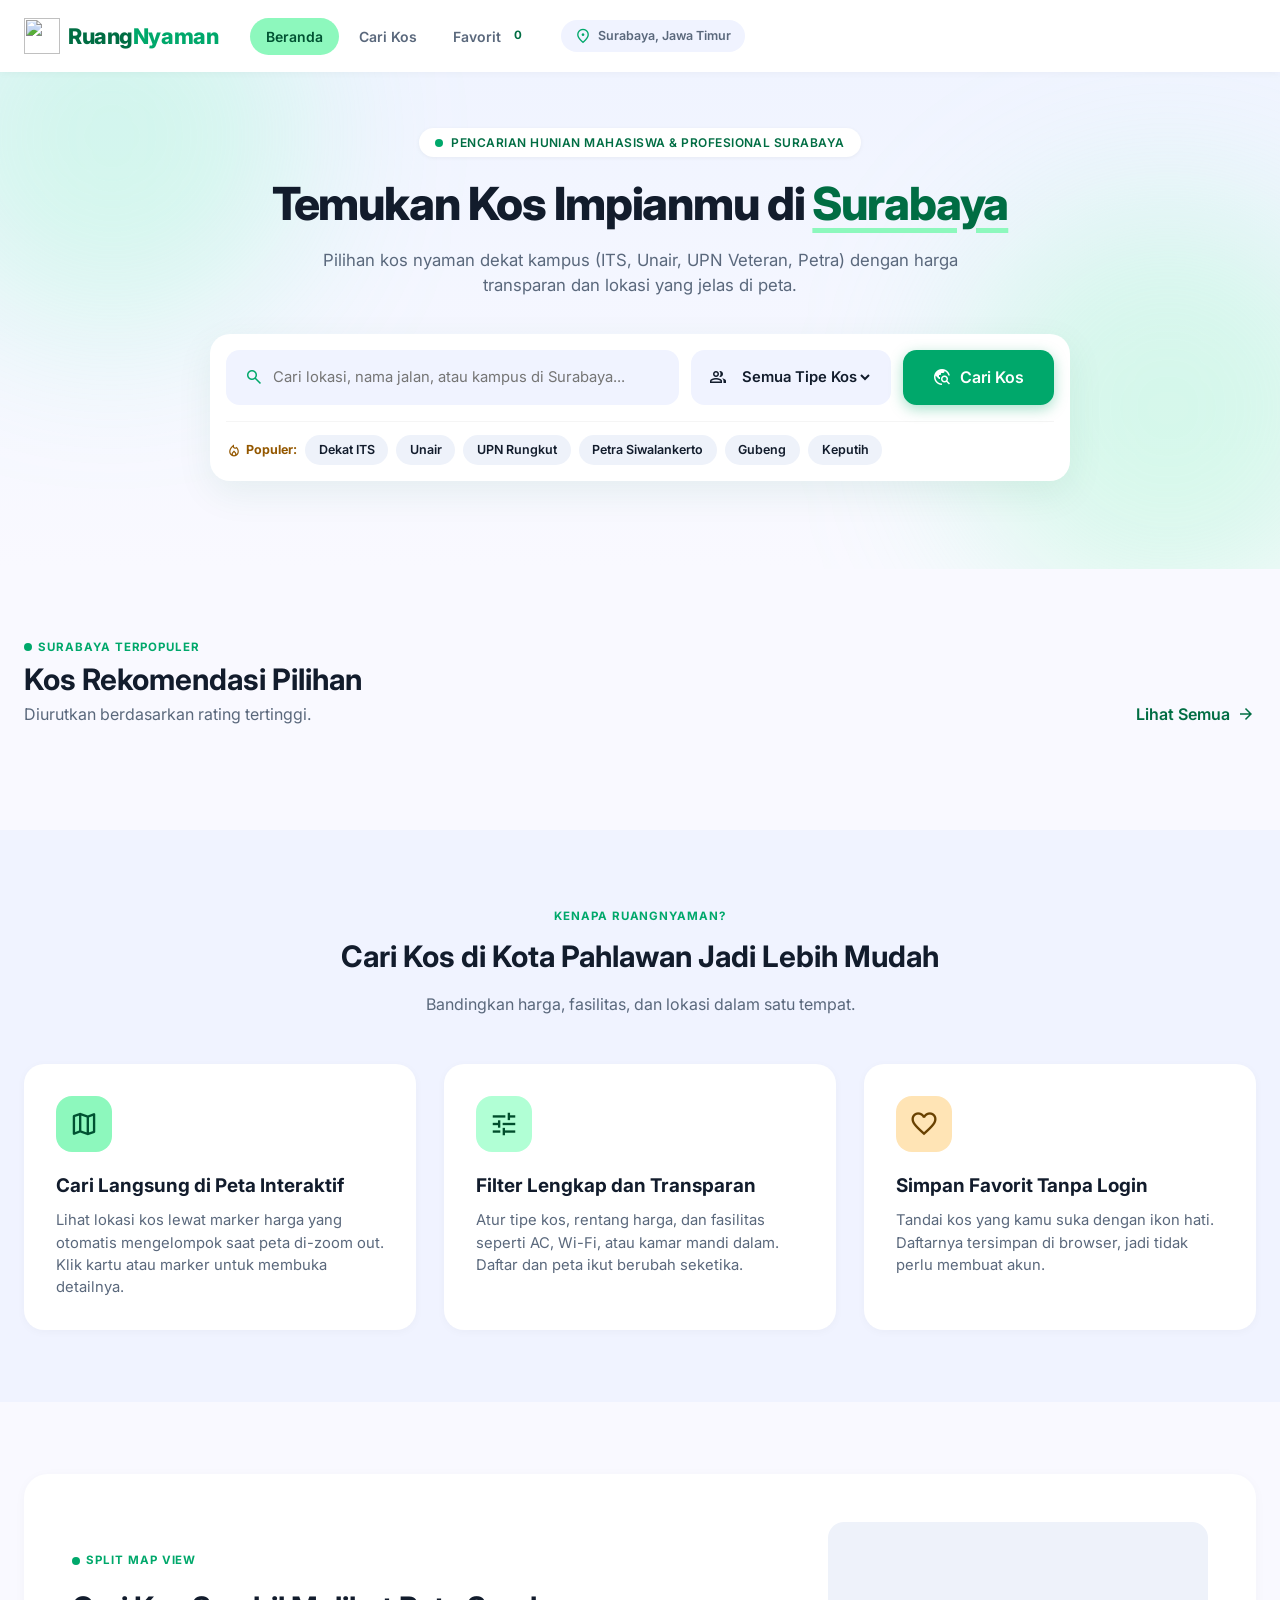
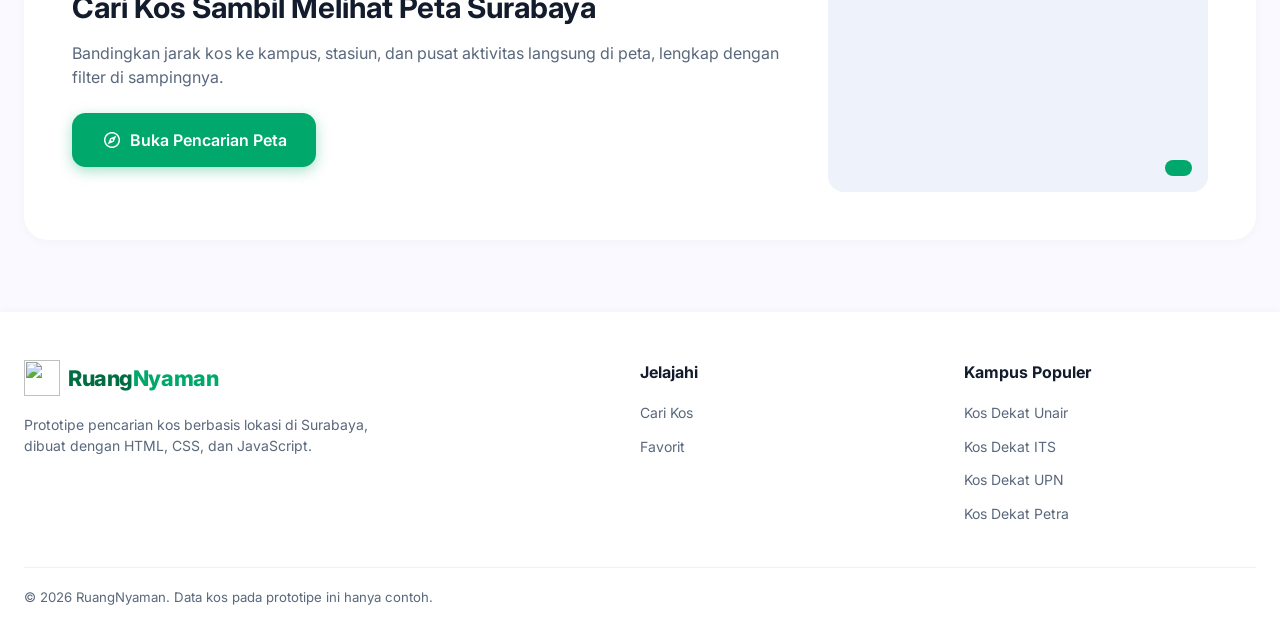
==== index.html @ 898b3373 "Production Preparation" ====
<!doctype html>
<html lang="id">

<head>
  <meta charset="UTF-8" />
  <meta name="viewport" content="width=device-width, initial-scale=1" />
  <title>RuangNyaman – Cari Kos di Surabaya</title>
  <link rel="preconnect" href="https://fonts.googleapis.com" />
  <link rel="preconnect" href="https://fonts.gstatic.com" crossorigin />
  <link rel="stylesheet" href="https://fonts.googleapis.com/css2?family=Inter:wght@400;500;600;700;800&display=swap" />
  <link rel="stylesheet"
    href="https://fonts.googleapis.com/css2?family=Material+Symbols+Outlined:wght,FILL@100..700,0..1&display=swap" />
  <link rel="stylesheet" href="https://unpkg.com/leaflet@1.9.4/dist/leaflet.css" />
  <link rel="stylesheet" href="css/pages/home.css" />
  <link rel="stylesheet" href="css/auth.css" />
  <link rel="stylesheet" href="css/transitions.css" />
  <link rel="icon" type="image/png" href="img/favicon.png" />
  <link rel="icon" href="favicon.ico" sizes="any" />
  <link rel="apple-touch-icon" href="img/apple-touch-icon.png" />
</head>

<body>
  <header class="header">
    <div class="container">
      <div class="left">
        <a class="brand" href="index.html"><img class="brand-logo" src="img/logo.png" alt="" width="36"
            height="36" />Ruang<span>Nyaman</span></a>
        <nav class="nav">
          <a class="on" href="index.html">Beranda</a>
          <a href="cari.html">Cari Kos</a>
          <a href="favorit.html">Favorit <span class="badge" id="favCount">0</span></a>
        </nav>
      </div>
      <div class="city">
        <span class="material-symbols-outlined">location_on</span>Surabaya,
        Jawa Timur
      </div>
      <div class="auth-nav" id="authNav"></div>
    </div>
  </header>

  <main>
    <section class="hero">
      <div class="container">
        <div class="hero-head">
          <div class="pill">
            <i></i>Pencarian hunian mahasiswa &amp; profesional Surabaya
          </div>
          <h1>Temukan Kos Impianmu di <em>Surabaya</em></h1>
          <p class="sub">
            Pilihan kos nyaman dekat kampus (ITS, Unair, UPN Veteran, Petra)
            dengan harga transparan dan lokasi yang jelas di peta.
          </p>
        </div>
        <div class="fbox">
          <form class="fform" action="cari.html">
            <label class="field grow"><span class="material-symbols-outlined" style="color: var(--p)">search</span>
              <input name="q" placeholder="Cari lokasi, nama jalan, atau kampus di Surabaya..."
                aria-label="Cari kos" /></label>
            <label class="field sel"><span class="material-symbols-outlined">group</span>
              <select name="tipe" aria-label="Tipe kos">
                <option value="">Semua Tipe Kos</option>
                <option value="Putri">Kos Putri</option>
                <option value="Putra">Kos Putra</option>
                <option value="Campur">Kos Campur</option>
              </select></label>
            <button class="btn" type="submit">
              <span class="material-symbols-outlined">travel_explore</span>Cari Kos
            </button>
          </form>
          <div class="chips">
            <b><span class="material-symbols-outlined" style="font-size: 16px">local_fire_department</span>Populer:</b>
            <a href="cari.html?q=ITS">Dekat ITS</a><a href="cari.html?q=Unair">Unair</a><a href="cari.html?q=UPN">UPN
              Rungkut</a><a href="cari.html?q=Petra">Petra Siwalankerto</a><a href="cari.html?q=Gubeng">Gubeng</a><a
              href="cari.html?q=Keputih">Keputih</a>
          </div>
        </div>
        <div class="metrics" id="metrics"></div>
      </div>
    </section>

    <section class="section" data-animate>
      <div class="shead">
        <div>
          <div class="tag"><i></i>Surabaya Terpopuler</div>
          <h2>Kos Rekomendasi Pilihan</h2>
          <p>Diurutkan berdasarkan rating tertinggi.</p>
        </div>
        <a class="all" id="all" href="cari.html">Lihat Semua
          <span class="material-symbols-outlined">arrow_forward</span></a>
      </div>
      <div class="grid" id="grid"></div>
    </section>

    <section class="features" data-animate>
      <div class="container">
        <div class="fhead">
          <span class="tag">Kenapa RuangNyaman?</span>
          <h2>Cari Kos di Kota Pahlawan Jadi Lebih Mudah</h2>
          <p>Bandingkan harga, fasilitas, dan lokasi dalam satu tempat.</p>
        </div>
        <div class="fgrid">
          <div class="fcard">
            <div class="ficon">
              <span class="material-symbols-outlined">map</span>
            </div>
            <h3>Cari Langsung di Peta Interaktif</h3>
            <p>
              Lihat lokasi kos lewat marker harga yang otomatis mengelompok
              saat peta di-zoom out. Klik kartu atau marker untuk membuka
              detailnya.
            </p>
          </div>
          <div class="fcard">
            <div class="ficon b">
              <span class="material-symbols-outlined">tune</span>
            </div>
            <h3>Filter Lengkap dan Transparan</h3>
            <p>
              Atur tipe kos, rentang harga, dan fasilitas seperti AC, Wi-Fi,
              atau kamar mandi dalam. Daftar dan peta ikut berubah seketika.
            </p>
          </div>
          <div class="fcard">
            <div class="ficon c">
              <span class="material-symbols-outlined">favorite</span>
            </div>
            <h3>Simpan Favorit Tanpa Login</h3>
            <p>
              Tandai kos yang kamu suka dengan ikon hati. Daftarnya tersimpan
              di browser, jadi tidak perlu membuat akun.
            </p>
          </div>
        </div>
      </div>
    </section>

    <section class="teaser" data-animate>
      <div class="tcard">
        <div>
          <span class="tag"><i></i>Split Map View</span>
          <h2>Cari Kos Sambil Melihat Peta Surabaya</h2>
          <p>
            Bandingkan jarak kos ke kampus, stasiun, dan pusat aktivitas
            langsung di peta, lengkap dengan filter di sampingnya.
          </p>
          <a class="btn" href="cari.html"><span class="material-symbols-outlined">explore</span>Buka
            Pencarian Peta</a>
        </div>
        <div class="mini">
          <div id="mini"></div>
          <a href="cari.html" aria-label="Buka pencarian peta"></a><span class="count" id="count"></span>
        </div>
      </div>
    </section>
  </main>

  <footer class="footer">
    <div class="container">
      <div class="fg">
        <div>
          <a class="brand" href="index.html"><img class="brand-logo" src="img/logo.png" alt="" width="36"
              height="36" />Ruang<span>Nyaman</span></a>
          <p>
            Prototipe pencarian kos berbasis lokasi di Surabaya, dibuat dengan
            HTML, CSS, dan JavaScript.
          </p>
        </div>
        <div>
          <h4>Jelajahi</h4>
          <ul>
            <li><a href="cari.html">Cari Kos</a></li>
            <li><a href="cari.html?fav=1">Favorit</a></li>
          </ul>
        </div>
        <div>
          <h4>Kampus Populer</h4>
          <ul>
            <li><a href="cari.html?q=Unair">Kos Dekat Unair</a></li>
            <li><a href="cari.html?q=ITS">Kos Dekat ITS</a></li>
            <li><a href="cari.html?q=UPN">Kos Dekat UPN</a></li>
            <li><a href="cari.html?q=Petra">Kos Dekat Petra</a></li>
          </ul>
        </div>
      </div>
      <div class="copy">
        © 2026 RuangNyaman. Data kos pada prototipe ini hanya contoh.
      </div>
    </div>
  </footer>

  <script src="https://unpkg.com/leaflet@1.9.4/dist/leaflet.js"></script>
  <script src="js/core/storage.js"></script>
  <script src="js/core/util.js"></script>
  <script src="https://cdn.jsdelivr.net/npm/@supabase/supabase-js@2.119.0"></script>
  <script src="js/core/supabase.js"></script>
  <script src="js/core/data.js"></script>
  <script src="js/core/auth.js"></script>
  <script src="js/pages/home.js"></script>
  <script src="js/core/transitions.js"></script>
</body>

</html>
---- css/pages/home.css ----
:root {
  --p: #00a86b;
  --pd: #006d43;
  --sc: #8df8bd;
  --on: #005232;
  --bg: #f9f9ff;
  --alt: #f0f3ff;
  --hi: #dee8ff;
  --ink: #121c2c;
  --mut: #5a687c;
  --bar-h: 64px; /* tinggi tab bar bawah di HP */
}
html {
  -webkit-text-size-adjust: 100%; /* cegah iOS memperbesar teks sendiri saat HP diputar */
}
* {
  box-sizing: border-box;
  margin: 0;
  padding: 0;
}
body {
  font-family: Inter, system-ui, sans-serif;
  background: var(--bg);
  color: var(--ink);
  line-height: 1.5;
  -webkit-font-smoothing: antialiased;
  overflow-x: hidden;
}
a {
  color: inherit;
  text-decoration: none;
}
button,
input,
select {
  font: inherit;
  border: 0;
  outline: 0;
  color: inherit;
}
button {
  cursor: pointer;
}
.container {
  max-width: 1280px;
  margin: 0 auto;
  padding: 0 1.5rem;
}
.material-symbols-outlined {
  font-size: 20px;
  vertical-align: middle;
}

/* Header */
.header {
  position: fixed;
  inset: 0 0 auto;
  height: 72px;
  background: #ffffffeb;
  backdrop-filter: blur(16px);
  box-shadow: 0 1px 8px #0000000a;
  z-index: 1000;
}
.header .container {
  height: 100%;
  display: flex;
  align-items: center;
  justify-content: space-between;
  gap: 1rem;
}
.left {
  display: flex;
  align-items: center;
  gap: 2rem;
}
.brand {
  font-size: 1.35rem;
  font-weight: 800;
  color: var(--pd);
  letter-spacing: -0.02em;
}
.brand span {
  color: var(--p);
}
.nav {
  display: flex;
  gap: 0.25rem;
}
.nav a {
  padding: 0.5rem 1rem;
  font-size: 0.875rem;
  font-weight: 600;
  color: var(--mut);
  border-radius: 9999px;
  display: inline-flex;
  gap: 0.35rem;
  align-items: center;
}
.nav a:hover {
  background: var(--hi);
  color: var(--ink);
}
.nav a.on {
  background: var(--sc);
  color: var(--on);
}
.badge {
  padding: 1px 7px;
  background: #fff;
  color: var(--pd);
  font-size: 0.72rem;
  font-weight: 700;
  border-radius: 9999px;
}
.city {
  display: none;
  align-items: center;
  gap: 0.35rem;
  padding: 0.4rem 0.85rem;
  background: var(--alt);
  border-radius: 9999px;
  font-size: 0.78rem;
  font-weight: 600;
  color: var(--mut);
}
.city .material-symbols-outlined {
  color: var(--p);
  font-size: 18px;
}

/* Hero */
main {
  padding-top: 72px;
}
.hero {
  position: relative;
  overflow: hidden;
  background: linear-gradient(180deg, #f0f4ff, var(--bg));
  padding: 3.5rem 0 3rem;
}
.hero::before,
.hero::after {
  content: "";
  position: absolute;
  border-radius: 50%;
  filter: blur(80px);
  pointer-events: none;
}
.hero::before {
  top: -8rem;
  left: -5rem;
  width: 24rem;
  height: 24rem;
  background: #78fbb640;
}
.hero::after {
  top: 8rem;
  right: -6rem;
  width: 26rem;
  height: 26rem;
  background: #8df8bd4d;
}
.hero .container {
  position: relative;
  z-index: 1;
}
.hero-head {
  text-align: center;
  max-width: 820px;
  margin: 0 auto 2.25rem;
}
.pill {
  display: inline-flex;
  align-items: center;
  gap: 0.5rem;
  padding: 0.35rem 1rem;
  background: #fff;
  border-radius: 9999px;
  box-shadow: 0 1px 4px #0000000d;
  margin-bottom: 1.25rem;
  font-size: 0.75rem;
  font-weight: 600;
  color: var(--pd);
  text-transform: uppercase;
  letter-spacing: 0.04em;
}
.pill i,
.tag i {
  width: 8px;
  height: 8px;
  border-radius: 50%;
  background: var(--p);
}
h1 {
  font-size: 2.25rem;
  font-weight: 800;
  line-height: 1.2;
  letter-spacing: -0.025em;
  margin-bottom: 1rem;
}
h1 em {
  font-style: normal;
  color: var(--pd);
  text-decoration: underline;
  text-decoration-color: var(--sc);
  text-decoration-thickness: 5px;
  text-underline-offset: 8px;
}
.sub {
  color: var(--mut);
  max-width: 660px;
  margin: 0 auto;
  font-size: 1.05rem;
}
.fbox {
  max-width: 860px;
  margin: 0 auto;
  background: #fff;
  padding: 1rem;
  border-radius: 1.25rem;
  box-shadow: 0 12px 36px #006d4314;
}
.fform {
  display: flex;
  flex-direction: column;
  gap: 0.75rem;
}
.field {
  display: flex;
  align-items: center;
  gap: 0.6rem;
  padding: 0.85rem 1.1rem;
  background: var(--alt);
  border-radius: 0.85rem;
}
.field input,
.field select {
  width: 100%;
  background: transparent;
  font-size: 0.925rem;
}
.field.grow {
  flex: 1;
}
.field select {
  font-weight: 600;
  cursor: pointer;
}
.btn {
  display: inline-flex;
  align-items: center;
  justify-content: center;
  gap: 0.5rem;
  padding: 0.95rem 1.85rem;
  background: var(--p);
  color: #fff;
  font-weight: 600;
  border-radius: 0.85rem;
  box-shadow: 0 4px 14px #00a86b59;
}
.btn:hover {
  background: var(--pd);
}
.chips {
  margin-top: 1rem;
  padding-top: 0.85rem;
  border-top: 1px solid #0000000a;
  display: flex;
  flex-wrap: wrap;
  align-items: center;
  gap: 0.5rem;
}
.chips b {
  font-size: 0.78rem;
  color: #945800;
  display: inline-flex;
  align-items: center;
  gap: 0.25rem;
}
.chips a {
  padding: 0.35rem 0.85rem;
  background: #eef2fa;
  font-size: 0.78rem;
  font-weight: 600;
  border-radius: 9999px;
}
.chips a:hover {
  background: var(--sc);
  color: var(--on);
}
.metrics {
  margin: 2.5rem auto 0;
  max-width: 860px;
  display: grid;
  grid-template-columns: repeat(2, 1fr);
  gap: 1rem;
}
.metric {
  background: #ffffffd9;
  backdrop-filter: blur(8px);
  padding: 1rem;
  border-radius: 0.95rem;
  display: flex;
  align-items: center;
  gap: 0.85rem;
  box-shadow: 0 2px 8px #00000008;
}
.mi {
  width: 42px;
  height: 42px;
  border-radius: 0.65rem;
  display: grid;
  place-items: center;
  flex-shrink: 0;
  background: var(--sc);
  color: var(--on);
}
.mi.b {
  background: var(--hi);
  color: var(--pd);
}
.mi.c {
  background: #ffe4b5;
  color: #694100;
}
.mi.d {
  background: #abffd1;
  color: #004d2c;
}
.metric strong {
  display: block;
  font-size: 1.05rem;
  line-height: 1.2;
}
.metric small {
  font-size: 0.75rem;
  color: var(--mut);
}

/* Listing */
.section {
  max-width: 1280px;
  margin: 0 auto;
  padding: 4rem 1.5rem 0;
}
.shead {
  display: flex;
  flex-direction: column;
  gap: 1rem;
  margin-bottom: 2rem;
}
.tag {
  display: inline-flex;
  align-items: center;
  gap: 0.4rem;
  font-size: 0.72rem;
  font-weight: 700;
  color: var(--p);
  text-transform: uppercase;
  letter-spacing: 0.08em;
}
h2 {
  font-size: 1.85rem;
  font-weight: 700;
}
.shead p,
.fhead p {
  color: var(--mut);
}
.all {
  display: inline-flex;
  align-items: center;
  gap: 0.35rem;
  font-weight: 600;
  color: var(--pd);
}
.all:hover {
  color: var(--p);
}
.grid {
  display: grid;
  grid-template-columns: 1fr;
  gap: 1.5rem;
}
.card {
  background: #fff;
  border-radius: 1.15rem;
  overflow: hidden;
  box-shadow: 0 2px 10px #00000008;
  display: flex;
  flex-direction: column;
  cursor: pointer;
  transition: 0.25s;
  border: 1px solid #00000008;
}
.card:hover {
  transform: translateY(-4px);
  box-shadow: 0 14px 28px #00000014;
}
.thumb {
  position: relative;
  aspect-ratio: 4/3;
  overflow: hidden;
  background: var(--alt);
}
.thumb img {
  width: 100%;
  height: 100%;
  object-fit: cover;
  transition: transform 0.35s;
}
.card:hover .thumb img {
  transform: scale(1.05);
}
.gender {
  position: absolute;
  top: 0.75rem;
  left: 0.75rem;
  padding: 0.3rem 0.65rem;
  border-radius: 9999px;
  font-size: 0.72rem;
  font-weight: 700;
  display: inline-flex;
  align-items: center;
  gap: 0.25rem;
}
.gender .material-symbols-outlined {
  font-size: 14px;
}
.g-Putri {
  background: #fdf2f8;
  color: #db2777;
}
.g-Campur {
  background: var(--hi);
  color: var(--pd);
}
.g-Putra {
  background: #eff6ff;
  color: #2563eb;
}
.heart {
  position: absolute;
  top: 0.75rem;
  right: 0.75rem;
  width: 34px;
  height: 34px;
  border-radius: 50%;
  background: #ffffffd9;
  display: grid;
  place-items: center;
  box-shadow: 0 2px 6px #0000000f;
}
.heart .material-symbols-outlined {
  font-size: 18px;
}
.heart.on .material-symbols-outlined {
  color: #ba1a1a;
  font-variation-settings: "FILL" 1;
}
.rating {
  position: absolute;
  bottom: 0.6rem;
  left: 0.6rem;
  padding: 0.25rem 0.55rem;
  background: #273141d9;
  border-radius: 0.4rem;
  color: #ebf1ff;
  font-size: 0.75rem;
  font-weight: 600;
  display: inline-flex;
  align-items: center;
  gap: 0.25rem;
}
.rating .material-symbols-outlined {
  color: #f6b93b;
  font-size: 15px;
  font-variation-settings: "FILL" 1;
}
.cbody {
  padding: 1.15rem;
  display: flex;
  flex-direction: column;
  gap: 0.8rem;
  flex: 1;
  justify-content: space-between;
}
.dist {
  display: flex;
  align-items: center;
  gap: 0.25rem;
  color: var(--mut);
  font-size: 0.78rem;
}
.dist .material-symbols-outlined {
  color: var(--p);
  font-size: 16px;
}
.ctitle {
  display: block;
  font-size: 1.05rem;
  font-weight: 700;
  line-height: 1.3;
  white-space: nowrap;
  overflow: hidden;
  text-overflow: ellipsis;
}
.card:hover .ctitle {
  color: var(--p);
}
.loc {
  font-size: 0.78rem;
  color: var(--mut);
}
.am {
  display: flex;
  gap: 0.5rem;
}
.am span {
  padding: 0.4rem;
  background: var(--alt);
  border-radius: 0.5rem;
  color: var(--mut);
  display: flex;
}
.am .material-symbols-outlined {
  font-size: 18px;
}
.cfoot {
  display: flex;
  align-items: center;
  justify-content: space-between;
  padding-top: 0.75rem;
  border-top: 1px solid #f1f4f9;
}
.cfoot small {
  display: block;
  font-size: 0.72rem;
  color: var(--mut);
}
.price {
  font-size: 1.1rem;
  font-weight: 700;
  color: var(--p);
}
.price small {
  display: inline;
  font-size: 0.75rem;
  font-weight: 400;
  color: var(--mut);
}
.room {
  font-size: 0.72rem;
  font-weight: 600;
  padding: 0.3rem 0.6rem;
  border-radius: 0.4rem;
  background: var(--sc);
  color: var(--on);
}
.room.low {
  background: #fdf3d8;
  color: #945800;
}

/* Fitur */
.features {
  background: var(--alt);
  padding: 4.5rem 0;
  margin-top: 4.5rem;
}
.fhead {
  text-align: center;
  max-width: 680px;
  margin: 0 auto 3rem;
}
.fhead h2 {
  margin: 0.5rem 0 0.85rem;
}
.fgrid {
  display: grid;
  grid-template-columns: 1fr;
  gap: 1.75rem;
}
.fcard {
  background: #fff;
  padding: 2rem;
  border-radius: 1.25rem;
  box-shadow: 0 2px 10px #00000008;
  transition: 0.2s;
}
.fcard:hover {
  box-shadow: 0 10px 24px #0000000f;
}
.ficon {
  width: 56px;
  height: 56px;
  border-radius: 1rem;
  display: grid;
  place-items: center;
  margin-bottom: 1.25rem;
  background: var(--sc);
  color: var(--on);
}
.ficon.b {
  background: #b1ffd5;
  color: #004d2c;
}
.ficon.c {
  background: #ffe4b5;
  color: #694100;
}
.ficon .material-symbols-outlined {
  font-size: 30px;
}
.fcard h3 {
  font-size: 1.18rem;
  margin-bottom: 0.6rem;
}
.fcard p {
  color: var(--mut);
  font-size: 0.925rem;
}

/* Teaser peta */
.teaser {
  max-width: 1280px;
  margin: 4.5rem auto;
  padding: 0 1.5rem;
}
.tcard {
  background: #fff;
  border-radius: 1.5rem;
  padding: 2.25rem;
  box-shadow: 0 2px 12px #00000008;
  display: flex;
  flex-direction: column;
  gap: 2rem;
}
.tcard h2 {
  margin: 0.85rem 0 0.75rem;
}
.tcard p {
  color: var(--mut);
  margin-bottom: 1.5rem;
}
.mini {
  position: relative;
  height: 270px;
  border-radius: 1rem;
  overflow: hidden;
  background: #eef2fa;
}
#mini {
  height: 100%;
  z-index: 0;
}
.mini a {
  position: absolute;
  inset: 0;
  z-index: 500;
}
.count {
  position: absolute;
  bottom: 1rem;
  right: 1rem;
  z-index: 501;
  padding: 0.5rem 0.85rem;
  background: var(--p);
  color: #fff;
  border-radius: 0.65rem;
  font-size: 0.78rem;
  font-weight: 600;
  pointer-events: none;
}

/* Footer */
.footer {
  background: #fff;
  box-shadow: 0 -1px 8px #00000008;
  padding: 3rem 0 1.5rem;
}
.fg {
  display: grid;
  grid-template-columns: 1fr;
  gap: 2rem;
  padding-bottom: 2rem;
}
.footer p,
.footer li a {
  font-size: 0.875rem;
  color: var(--mut);
}
.footer p {
  max-width: 360px;
  margin-top: 0.75rem;
}
.footer li {
  list-style: none;
  margin-bottom: 0.6rem;
}
.footer li a:hover {
  color: var(--p);
}
.footer h4 {
  margin-bottom: 1rem;
}
.copy {
  border-top: 1px solid #edf2f7;
  padding-top: 1.25rem;
  font-size: 0.825rem;
  color: var(--mut);
}

/* ===== Mobile & tablet (di bawah 1024px) ===== */
@media (max-width: 1023px) {
  /* Ruang untuk tab bar bawah */
  body {
    padding-bottom: var(--bar-h);
  }

  /* backdrop-filter dimatikan: kalau aktif, elemen fixed di dalam header
     (tab bar) terkunci ke header, bukan ke layar */
  .header {
    background: #fff;
    backdrop-filter: none;
  }
  .left {
    gap: 0;
  }

  /* Navigasi pindah ke tab bar di bawah layar */
  .nav {
    position: fixed;
    left: 0;
    right: 0;
    bottom: 0;
    z-index: 1000;
    height: var(--bar-h);
    padding: 6px 8px;
    gap: 4px;
    background: #fff;
    border-top: 1px solid #0000000f;
    box-shadow: 0 -2px 12px #0000000d;
  }
  .nav a {
    position: relative;
    flex: 1;
    flex-direction: column;
    justify-content: center;
    gap: 2px;
    padding: 4px;
    font-size: 0.7rem;
    border-radius: 12px;
  }
  .nav a::before {
    font-family: "Material Symbols Outlined";
    font-size: 24px;
    line-height: 1;
    font-variation-settings: "FILL" 0;
  }
  .nav a.on::before {
    font-variation-settings: "FILL" 1;
  }
  .nav a[href="index.html"]::before {
    content: "home";
  }
  .nav a[href="cari.html"]::before {
    content: "search";
  }
  .nav a[href="favorit.html"]::before {
    content: "favorite";
  }
  /* Badge jumlah favorit menempel di pojok ikon (hijau supaya terlihat di latar putih) */
  .nav .badge {
    position: absolute;
    top: 0;
    left: calc(50% + 6px);
    min-width: 18px;
    padding: 0 5px;
    background: var(--p);
    color: #fff;
    text-align: center;
    font-size: 0.65rem;
    line-height: 18px;
  }
}

@media (max-width: 639px) {
  .container {
    padding: 0 1rem;
  }
  .brand {
    font-size: 1.15rem;
  }

  /* Hero lebih ringkas */
  .hero {
    padding: 2.25rem 0 2rem;
  }
  .hero-head {
    margin-bottom: 1.5rem;
  }
  h1 {
    font-size: 2rem;
  }
  .sub {
    font-size: 0.95rem;
  }
  .pill {
    font-size: 0.68rem;
    padding: 0.35rem 0.85rem;
  }

  /* Kolom input & dropdown: 16px mencegah iOS zoom otomatis saat difokus */
  .field input,
  .field select {
    font-size: 16px;
  }
  .chips a {
    padding: 0.5rem 0.9rem; /* area sentuh lebih besar */
  }

  /* Kartu angka ringkasan: lebih rapat supaya "26 Kamar" tidak patah baris */
  .metrics {
    gap: 0.75rem;
    margin-top: 1.75rem;
  }
  .metric {
    padding: 0.8rem;
    gap: 0.6rem;
  }
  .mi {
    width: 38px;
    height: 38px;
  }
  .metric strong {
    font-size: 0.95rem;
    white-space: nowrap;
  }

  /* Section & kartu */
  h2 {
    font-size: 1.5rem;
  }
  .section {
    padding: 3rem 1rem 0;
  }
  .shead {
    margin-bottom: 1.5rem;
  }
  .features {
    padding: 3rem 0;
    margin-top: 3rem;
  }
  .fhead {
    margin-bottom: 2rem;
  }
  .fcard {
    padding: 1.5rem;
  }
  .teaser {
    margin: 3rem auto;
    padding: 0 1rem;
  }
  .tcard {
    padding: 1.5rem;
  }
  .heart {
    width: 40px;
    height: 40px; /* min. ~40px agar mudah ditap jempol */
  }
}

/* Layar sentuh: matikan efek hover yang "menempel" setelah ditap */
@media (hover: none) {
  .card:hover {
    transform: none;
    box-shadow: 0 2px 10px #00000008;
  }
  .card:hover .thumb img {
    transform: none;
  }
  .nav a:hover {
    background: none;
    color: var(--mut);
  }
  .nav a.on:hover {
    background: var(--sc);
    color: var(--on);
  }
}

@media (min-width: 640px) {
  .metrics {
    grid-template-columns: repeat(4, 1fr);
  }
  .grid {
    grid-template-columns: repeat(2, 1fr);
  }
  .city {
    display: flex;
  }
}
@media (min-width: 768px) {
  h1 {
    font-size: 2.85rem;
  }
  .fform {
    flex-direction: row;
  }
  .field.sel {
    min-width: 200px;
  }
  .shead {
    flex-direction: row;
    align-items: flex-end;
    justify-content: space-between;
  }
  .fgrid {
    grid-template-columns: repeat(3, 1fr);
  }
  .fg {
    grid-template-columns: 2fr 1fr 1fr;
  }
}
@media (min-width: 1024px) {
  .grid {
    grid-template-columns: repeat(4, 1fr);
  }
  .tcard {
    flex-direction: row;
    align-items: center;
    padding: 3rem;
  }
  .tcard > div:first-child {
    flex: 1;
  }
  .mini {
    width: 380px;
    flex-shrink: 0;
  }
}

.brand {
  display: inline-flex;
  align-items: center;
}
.brand-logo {
  width: 36px;
  height: 36px;
  object-fit: contain;
  flex-shrink: 0;
  margin-right: 0.5rem;
}
---- css/auth.css ----
/* ===== Navbar: tombol masuk / info pengguna (dipakai semua halaman) ===== */
.auth-nav {
  display: flex;
  align-items: center;
  gap: 8px;
  margin-left: auto;
  flex-shrink: 0;
}
.auth-btn {
  display: inline-flex;
  align-items: center;
  padding: 0.45rem 1rem;
  border-radius: 9999px;
  background: var(--p, #00a86b);
  color: #fff;
  font-size: 0.8rem;
  font-weight: 700;
  white-space: nowrap;
  cursor: pointer;
  border: 0;
}
.auth-btn:hover {
  background: var(--pd, #006d43);
}
.auth-btn.ghost {
  background: transparent;
  color: var(--pd, #006d43);
  border: 1px solid #bccabe;
}
.auth-btn.ghost:hover {
  background: var(--sc, #8df8bd);
  color: var(--on, #007349);
}
.auth-user {
  display: inline-flex;
  align-items: center;
  gap: 6px;
  font-size: 0.8rem;
  font-weight: 600;
  color: var(--ink, #121c2c);
}
.auth-user small {
  background: var(--sc, #8df8bd);
  color: var(--on, #007349);
  padding: 1px 8px;
  border-radius: 9999px;
  font-size: 0.68rem;
  font-weight: 700;
}
@media (max-width: 640px) {
  .auth-name,
  .auth-user small {
    display: none;
  }
}

/* ===== Halaman masuk / daftar ===== */
.auth-main {
  min-height: 100vh;
  padding: 104px 20px 48px;
  display: flex;
  justify-content: center;
  align-items: flex-start;
}
.auth-card {
  width: 100%;
  max-width: 420px;
  background: #fff;
  border-radius: 20px;
  padding: 24px;
  border: 1px solid #0000000d;
  box-shadow: 0 8px 24px #121c2c1f;
}
.auth-tabs {
  display: grid;
  grid-template-columns: 1fr 1fr;
  gap: 6px;
  padding: 4px;
  background: var(--low, #f0f3ff);
  border-radius: 12px;
  margin-bottom: 18px;
}
.auth-tab {
  padding: 9px;
  border-radius: 9px;
  font-size: 0.85rem;
  font-weight: 600;
  color: #5a687c;
  cursor: pointer;
  border: 0;
  background: transparent;
}
.auth-tab.active {
  background: #fff;
  color: var(--pd, #006d43);
  box-shadow: 0 1px 3px #0000001a;
}
.auth-form {
  display: flex;
  flex-direction: column;
  gap: 14px;
}
.auth-form[hidden],
.auth-msg[hidden] {
  display: none;
}
.auth-field {
  display: flex;
  flex-direction: column;
  gap: 5px;
  font-size: 0.8rem;
  font-weight: 600;
  color: var(--ink, #121c2c);
}
.auth-field input {
  width: 100%;
  padding: 0.7rem 0.9rem;
  border: 1px solid var(--outline, #bccabe);
  border-radius: 10px;
  font-size: 0.9rem;
  font-weight: 400;
  background: #fff;
}
.auth-field input:focus {
  border-color: var(--p, #00a86b);
  box-shadow: 0 0 0 3px #00a86b33;
}
.auth-check {
  display: flex;
  align-items: flex-start;
  gap: 8px;
  font-size: 0.82rem;
  color: #3d4a41;
}
.auth-check input {
  margin-top: 3px;
  accent-color: var(--p, #00a86b);
}
.auth-submit {
  padding: 0.8rem;
  border: 0;
  border-radius: 10px;
  background: var(--p, #00a86b);
  color: #fff;
  font-weight: 700;
  font-size: 0.9rem;
  cursor: pointer;
}
.auth-submit:hover {
  background: var(--pd, #006d43);
}
.auth-submit:disabled {
  opacity: 0.6;
  cursor: wait;
}
.auth-msg {
  padding: 10px 12px;
  border-radius: 10px;
  font-size: 0.82rem;
  margin-bottom: 14px;
}
.auth-msg.error {
  background: #ffebeb;
  color: #ba1a1a;
}
.auth-msg.ok {
  background: #e3f7ee;
  color: #006d43;
}
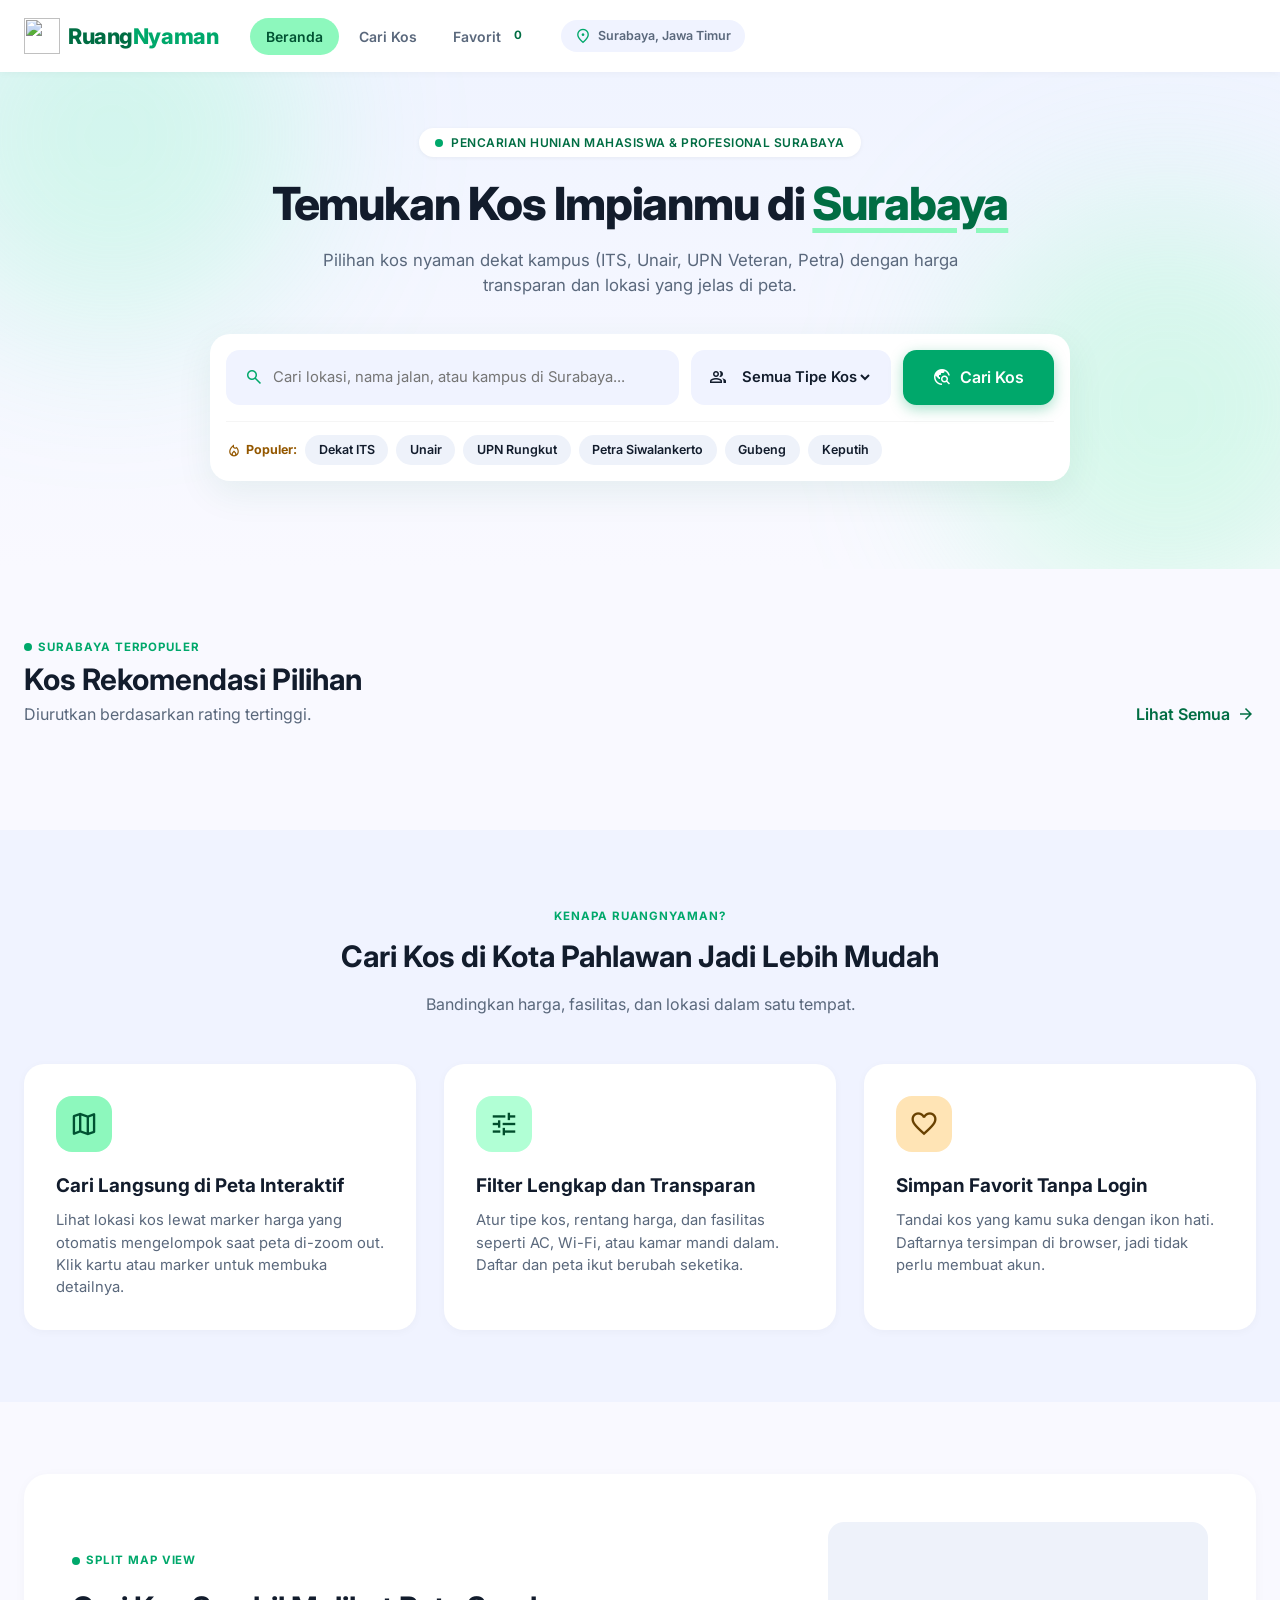
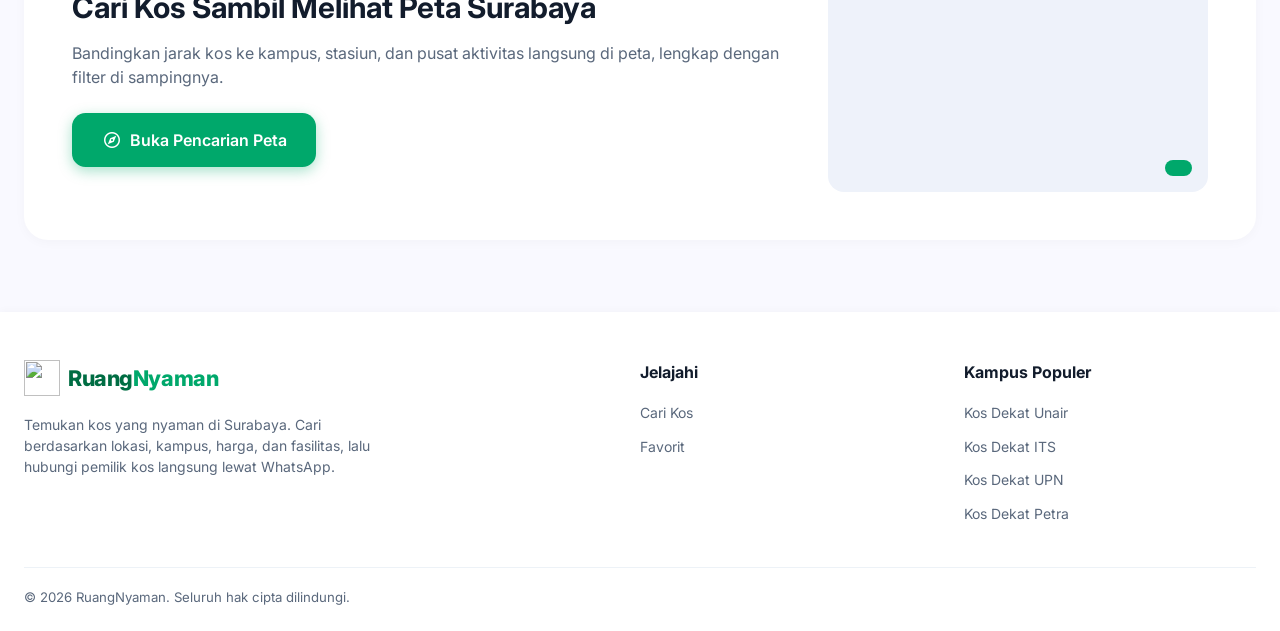
==== commit 888faeb0: "Added new feature" ====
--- a/index.html
+++ b/index.html
@@ -162,8 +162,9 @@
           <a class="brand" href="index.html"><img class="brand-logo" src="img/logo.png" alt="" width="36"
               height="36" />Ruang<span>Nyaman</span></a>
           <p>
-            Prototipe pencarian kos berbasis lokasi di Surabaya, dibuat dengan
-            HTML, CSS, dan JavaScript.
+            Temukan kos yang nyaman di Surabaya. Cari berdasarkan lokasi,
+            kampus, harga, dan fasilitas, lalu hubungi pemilik kos langsung
+            lewat WhatsApp.
           </p>
         </div>
         <div>
@@ -184,7 +185,7 @@
         </div>
       </div>
       <div class="copy">
-        © 2026 RuangNyaman. Data kos pada prototipe ini hanya contoh.
+        © 2026 RuangNyaman. Seluruh hak cipta dilindungi.
       </div>
     </div>
   </footer>
--- a/css/auth.css
+++ b/css/auth.css
@@ -54,51 +54,246 @@
   }
 }
 
-/* ===== Halaman masuk / daftar ===== */
+/* ===== Halaman masuk / daftar =====
+   Kartu berukuran tetap. Panel formulir dan panel ilustrasi saling bertukar tempat (slide)
+   saat peran diganti: pencari = ilustrasi di kanan, pemilik = ilustrasi di kiri. */
+.auth-body {
+  min-height: 100vh;
+  background: linear-gradient(160deg, #e3f7ee 0%, var(--bg) 55%, #d9f5e6 100%);
+  transition: background 0.6s;
+}
+.auth-body[data-peran="pemilik"] {
+  background: linear-gradient(160deg, #dcebe3 0%, var(--bg) 55%, #cfe6da 100%);
+}
 .auth-main {
   min-height: 100vh;
-  padding: 104px 20px 48px;
+  padding: 16px 20px;
   display: flex;
   justify-content: center;
+  align-items: center;
+}
+.auth-card {
+  --gap: 12px;
+  position: relative;
+  width: 100%;
+  max-width: 1040px;
+  height: min(760px, calc(100vh - 32px)); /* tinggi & lebar sama untuk semua mode */
+  min-height: 600px;
+  overflow: hidden;
+  background: #fff;
+  border-radius: 32px;
+  border: 1px solid #0000000d;
+  box-shadow: var(--shxl);
+}
+.auth-panel,
+.auth-art {
+  position: absolute;
+  top: var(--gap);
+  bottom: var(--gap);
+  width: calc(50% - var(--gap) * 1.5);
+}
+.auth-panel {
+  left: var(--gap);
+  display: flex;
+  flex-direction: column;
+  align-items: center;
+  padding: 24px 32px;
+  overflow-y: auto;
+}
+.auth-art {
+  right: var(--gap);
+  border-radius: 24px;
+  overflow: hidden;
+}
+.auth-card.ready .auth-panel,
+.auth-card.ready .auth-art {
+  transition: transform 0.7s cubic-bezier(0.77, 0, 0.18, 1);
+}
+/* Mode pemilik: ilustrasi bergeser ke kiri, formulir ke kanan */
+.auth-body[data-peran="pemilik"] .auth-art {
+  transform: translateX(calc(-100% - var(--gap)));
+}
+.auth-body[data-peran="pemilik"] .auth-panel {
+  transform: translateX(calc(100% + var(--gap)));
+}
+
+/* Dua adegan ilustrasi saling pudar */
+.scene {
+  position: absolute;
+  inset: 0;
+  opacity: 0;
+  transition: opacity 0.5s 0.15s;
+}
+.auth-body[data-peran="pencari"] .scene-pencari,
+.auth-body[data-peran="pemilik"] .scene-pemilik {
+  opacity: 1;
+}
+.scene svg {
+  position: absolute;
+  inset: 0;
+  width: 100%;
+  height: 100%;
+}
+.auth-art-text {
+  position: absolute;
+  left: 24px;
+  right: 24px;
+  top: 24px;
+  color: #fff;
+  font-weight: 800;
+  font-size: 1.35rem;
+  line-height: 1.25;
+  letter-spacing: -0.02em;
+}
+.auth-art-text small {
+  display: block;
+  margin-top: 6px;
+  font-size: 0.8rem;
+  font-weight: 500;
+  opacity: 0.92;
+}
+.auth-points {
+  list-style: none;
+  margin-top: 14px;
+  display: flex;
+  flex-direction: column;
+  gap: 8px;
+  font-size: 0.82rem;
+  font-weight: 500;
+  letter-spacing: 0;
+}
+.auth-points li {
+  display: flex;
   align-items: flex-start;
-}
-.auth-card {
-  width: 100%;
-  max-width: 420px;
-  background: #fff;
-  border-radius: 20px;
-  padding: 24px;
-  border: 1px solid #0000000d;
-  box-shadow: 0 8px 24px #121c2c1f;
-}
-.auth-tabs {
+  gap: 8px;
+}
+.auth-points .material-symbols-outlined {
+  font-size: 18px;
+  color: var(--sc);
+}
+
+/* Teks yang berubah sesuai peran */
+[data-isi="pencari"] [data-only="pemilik"],
+[data-isi="pemilik"] [data-only="pencari"] {
+  display: none;
+}
+.auth-box {
+  transition: opacity 0.25s;
+}
+.auth-box.fading {
+  opacity: 0;
+}
+
+.auth-brand {
+  display: inline-flex;
+  align-items: center;
+  gap: 8px;
+  font-size: 1.25rem;
+  font-weight: 800;
+  color: var(--ink);
+  letter-spacing: -0.02em;
+}
+.auth-brand b {
+  font-weight: 800;
+}
+.auth-brand span {
+  color: var(--p);
+}
+.auth-brand img {
+  border-radius: 8px;
+}
+
+/* Pilihan peran (pencari / pemilik) */
+.role-switch {
+  position: relative;
   display: grid;
   grid-template-columns: 1fr 1fr;
+  width: 100%;
+  max-width: 340px;
+  margin-top: 12px;
+  padding: 4px;
+  border-radius: 9999px;
+  background: var(--low);
+}
+.role-thumb {
+  position: absolute;
+  top: 4px;
+  bottom: 4px;
+  left: 4px;
+  width: calc(50% - 4px);
+  border-radius: 9999px;
+  background: #fff;
+  box-shadow: 0 1px 4px #0000001f;
+  transition: transform 0.45s cubic-bezier(0.77, 0, 0.18, 1), background 0.4s;
+}
+.auth-body[data-peran="pemilik"] .role-thumb {
+  transform: translateX(100%);
+  background: #0b3d2a;
+}
+.role-btn {
+  position: relative;
+  z-index: 1;
+  padding: 8px 10px;
+  font-size: 0.8rem;
+  font-weight: 700;
+  color: var(--mut);
+  transition: color 0.3s;
+}
+.auth-body[data-peran="pencari"] .role-btn[data-peran="pencari"] {
+  color: var(--pd);
+}
+.auth-body[data-peran="pemilik"] .role-btn[data-peran="pemilik"] {
+  color: var(--sc);
+}
+
+.auth-box {
+  width: 100%;
+  max-width: 340px;
+  margin: auto 0;
+  padding: 8px 0;
+}
+.auth-role {
+  display: block;
+  width: fit-content;
+  margin: 0 auto 10px;
+  padding: 4px 12px;
+  border-radius: 9999px;
+  background: var(--sc);
+  color: var(--on);
+  font-size: 0.72rem;
+  font-weight: 700;
+  letter-spacing: 0.04em;
+  text-transform: uppercase;
+}
+.auth-role > span {
+  display: flex;
+  align-items: center;
   gap: 6px;
-  padding: 4px;
-  background: var(--low, #f0f3ff);
-  border-radius: 12px;
-  margin-bottom: 18px;
-}
-.auth-tab {
-  padding: 9px;
-  border-radius: 9px;
+}
+.auth-role .material-symbols-outlined {
+  font-size: 15px;
+}
+.auth-body[data-peran="pemilik"] .auth-role {
+  background: #0b3d2a;
+  color: var(--sc);
+}
+.auth-title {
+  font-size: 1.6rem;
+  font-weight: 800;
+  letter-spacing: -0.03em;
+  text-align: center;
+  line-height: 1.2;
+}
+.auth-sub {
+  margin: 6px 0 14px;
   font-size: 0.85rem;
-  font-weight: 600;
-  color: #5a687c;
-  cursor: pointer;
-  border: 0;
-  background: transparent;
-}
-.auth-tab.active {
-  background: #fff;
-  color: var(--pd, #006d43);
-  box-shadow: 0 1px 3px #0000001a;
+  color: var(--mut);
+  text-align: center;
 }
 .auth-form {
   display: flex;
   flex-direction: column;
-  gap: 14px;
+  gap: 9px;
 }
 .auth-form[hidden],
 .auth-msg[hidden] {
@@ -108,62 +303,142 @@
   display: flex;
   flex-direction: column;
   gap: 5px;
-  font-size: 0.8rem;
+  font-size: 0.78rem;
   font-weight: 600;
-  color: var(--ink, #121c2c);
+  color: var(--ink);
 }
 .auth-field input {
   width: 100%;
-  padding: 0.7rem 0.9rem;
-  border: 1px solid var(--outline, #bccabe);
-  border-radius: 10px;
+  padding: 0.62rem 0.95rem;
+  border: 1px solid transparent;
+  border-radius: 12px;
   font-size: 0.9rem;
   font-weight: 400;
+  background: var(--low);
+  transition: border-color 0.15s, box-shadow 0.15s, background 0.15s;
+}
+.auth-field input:focus {
   background: #fff;
-}
-.auth-field input:focus {
-  border-color: var(--p, #00a86b);
+  border-color: var(--p);
   box-shadow: 0 0 0 3px #00a86b33;
 }
-.auth-check {
-  display: flex;
-  align-items: flex-start;
-  gap: 8px;
-  font-size: 0.82rem;
-  color: #3d4a41;
-}
-.auth-check input {
-  margin-top: 3px;
-  accent-color: var(--p, #00a86b);
+.auth-body[data-peran="pemilik"] .auth-field input:focus {
+  border-color: var(--pd);
+  box-shadow: 0 0 0 3px #006d4333;
+}
+.auth-hint {
+  font-size: 0.72rem;
+  font-weight: 400;
+  color: #5a687c;
+}
+.pw-wrap {
+  position: relative;
+  display: flex;
+}
+.pw-wrap input {
+  padding-right: 4.5rem;
+}
+.pw-toggle {
+  position: absolute;
+  right: 12px;
+  top: 50%;
+  transform: translateY(-50%);
+  font-size: 0.78rem;
+  font-weight: 600;
+  color: var(--mut);
+}
+.pw-toggle:hover {
+  color: var(--pd);
 }
 .auth-submit {
-  padding: 0.8rem;
-  border: 0;
-  border-radius: 10px;
-  background: var(--p, #00a86b);
+  margin-top: 8px;
+  padding: 0.85rem;
+  border-radius: 12px;
+  background: linear-gradient(135deg, var(--p), var(--pd));
   color: #fff;
   font-weight: 700;
   font-size: 0.9rem;
-  cursor: pointer;
+  box-shadow: 0 4px 12px #00a86b40;
+  transition: transform 0.15s, box-shadow 0.15s;
+}
+.auth-body[data-peran="pemilik"] .auth-submit {
+  background: linear-gradient(135deg, var(--pd), #0b3d2a);
+  box-shadow: 0 4px 12px #0b3d2a59;
 }
 .auth-submit:hover {
-  background: var(--pd, #006d43);
+  transform: translateY(-1px);
 }
 .auth-submit:disabled {
   opacity: 0.6;
   cursor: wait;
+  transform: none;
+}
+.auth-switch {
+  margin-top: 6px;
+  text-align: center;
+  font-size: 0.8rem;
+  color: var(--mut);
+}
+.auth-switch .auth-tab {
+  font-weight: 700;
+  color: var(--pd);
+}
+.auth-switch .auth-tab:hover {
+  text-decoration: underline;
 }
 .auth-msg {
   padding: 10px 12px;
-  border-radius: 10px;
+  border-radius: 12px;
   font-size: 0.82rem;
   margin-bottom: 14px;
 }
 .auth-msg.error {
   background: #ffebeb;
-  color: #ba1a1a;
+  color: var(--err);
 }
 .auth-msg.ok {
   background: #e3f7ee;
-  color: #006d43;
+  color: var(--pd);
+}
+.auth-back {
+  margin-top: auto;
+  font-size: 0.78rem;
+  font-weight: 600;
+  color: var(--mut);
+}
+.auth-back:hover {
+  color: var(--pd);
+}
+
+@media (prefers-reduced-motion: reduce) {
+  .auth-card.ready .auth-panel,
+  .auth-card.ready .auth-art,
+  .role-thumb,
+  .scene {
+    transition: none;
+  }
+}
+
+/* HP & tablet: ilustrasi disembunyikan, kartu tetap berukuran seragam */
+@media (max-width: 860px) {
+  .auth-card {
+    max-width: 460px;
+    height: auto;
+    min-height: 0;
+    border-radius: 24px;
+  }
+  .auth-art {
+    display: none;
+  }
+  .auth-panel {
+    position: relative;
+    inset: auto;
+    width: 100%;
+    min-height: 740px;
+    padding: 24px 16px;
+    transform: none !important;
+  }
+  .auth-title {
+    font-size: 1.6rem;
+  }
 }
